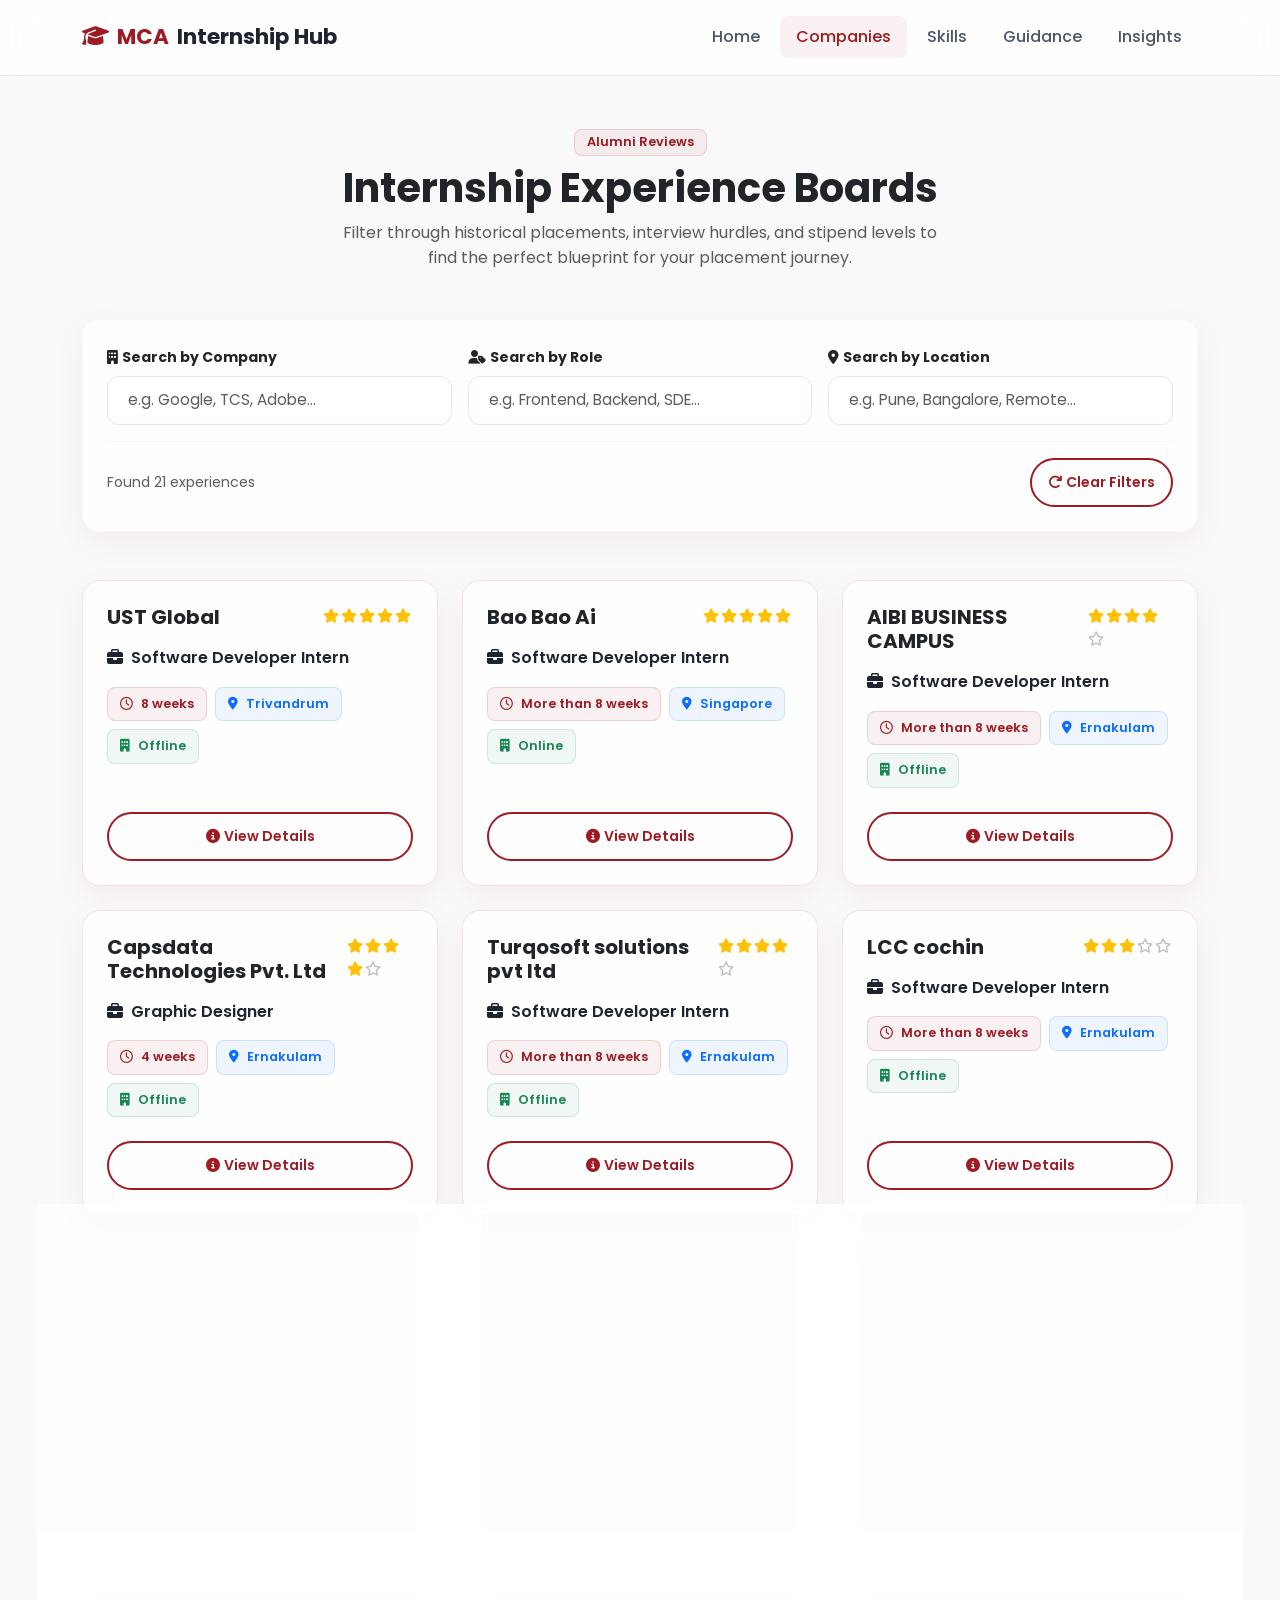
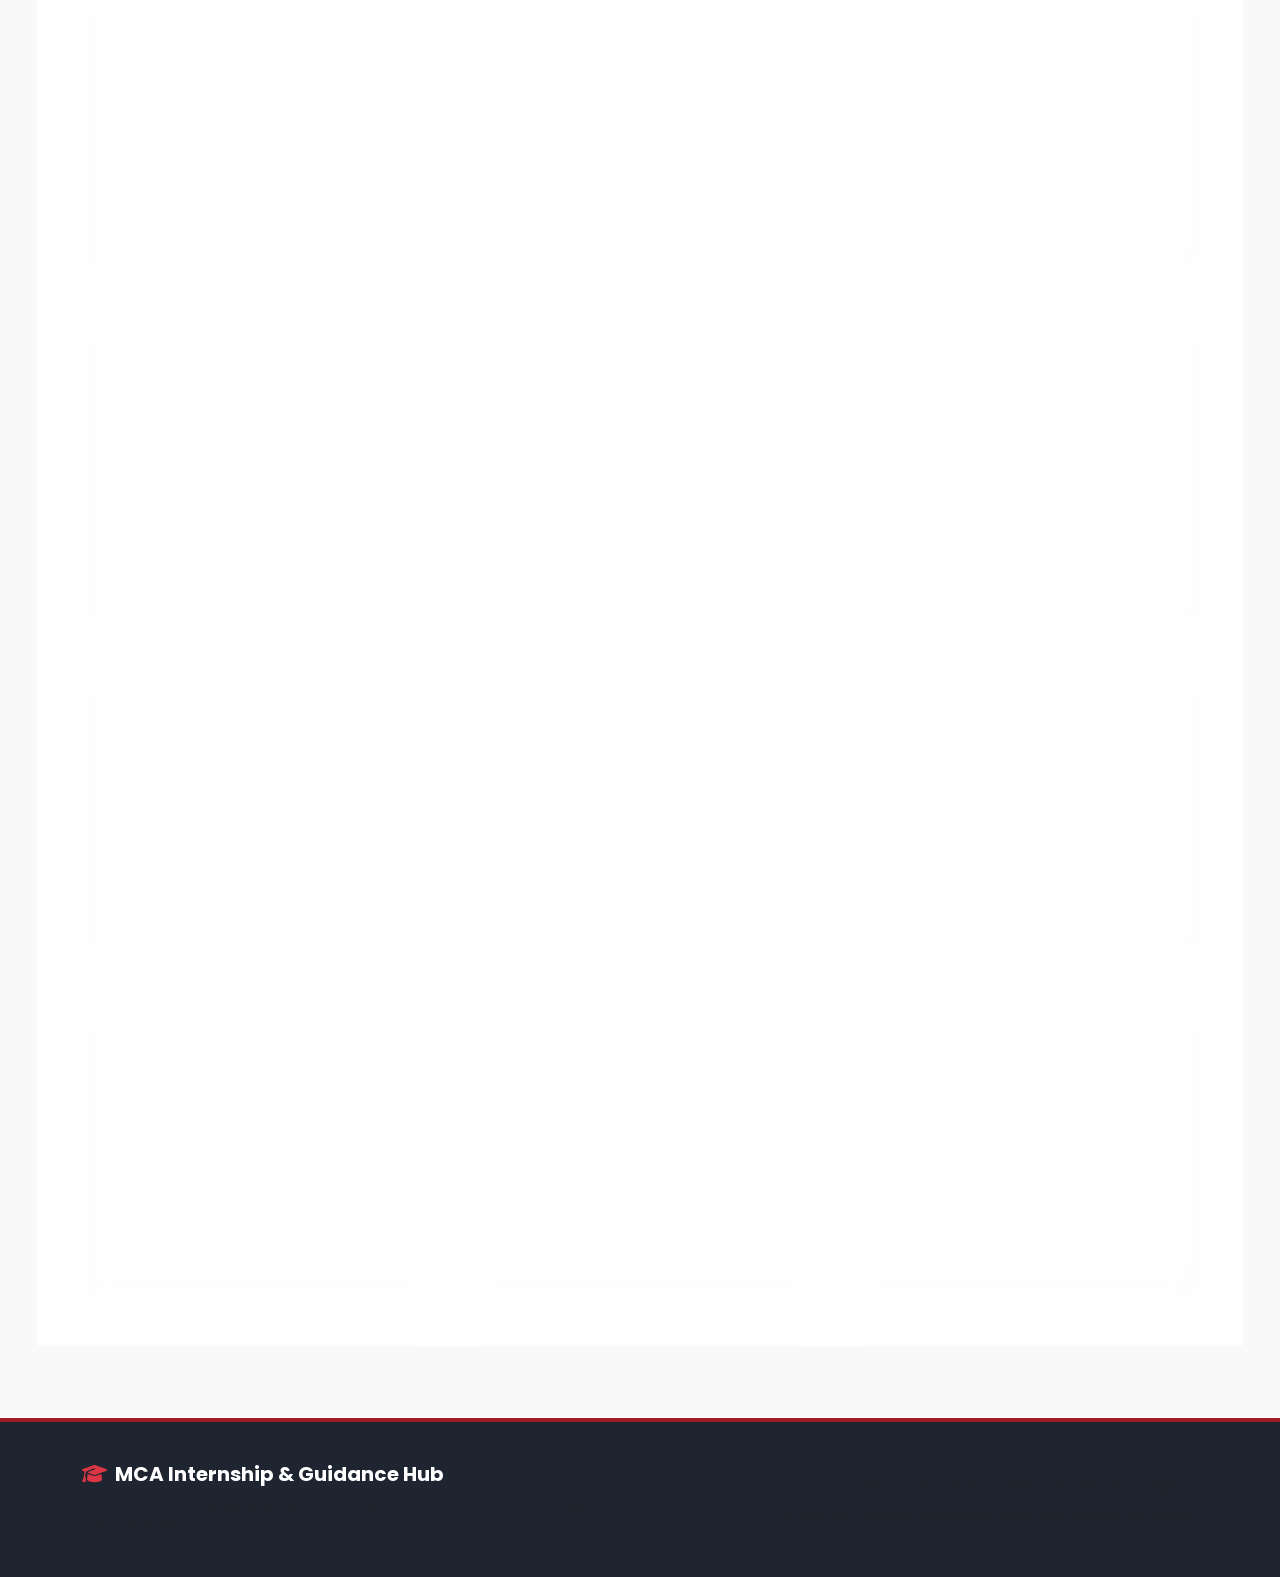
==== companies.html @ e1e51c61 "Initial commit" ====
<!DOCTYPE html>
<html lang="en">
<head>
  <meta charset="UTF-8">
  <meta name="viewport" content="width=device-width, initial-scale=1.0">
  <title>Explore Experiences - MCA Internship Hub</title>
  
  <!-- Fonts & Icons -->
  <link rel="stylesheet" href="https://cdnjs.cloudflare.com/ajax/libs/font-awesome/6.4.0/css/all.min.css">
  
  <!-- Bootstrap 5 CSS -->
  <link href="https://cdn.jsdelivr.net/npm/bootstrap@5.3.0/dist/css/bootstrap.min.css" rel="stylesheet">
  
  <!-- Premium Custom CSS -->
  <link rel="stylesheet" href="css/style.css">
</head>
<body>

  <!-- Loading Animation Overlay -->
  <div id="page-loader" class="page-loader">
    <div class="spinner-crimson" role="status"></div>
  </div>

  <!-- Shared Dynamic Header Navbar -->
  <header id="navbar-container"></header>

  <!-- Main Content Area -->
  <main class="py-5" style="margin-top: 80px;">
    <div class="container">
      
      <!-- Top Title Bar -->
      <div class="text-center mb-5">
        <span class="badge badge-custom badge-crimson mb-2">Alumni Reviews</span>
        <h1 class="fw-bold text-dark">Internship Experience Boards</h1>
        <p class="text-muted mx-auto" style="max-width: 600px;">
          Filter through historical placements, interview hurdles, and stipend levels to find the perfect blueprint for your placement journey.
        </p>
      </div>

      <!-- Search & Filter Console -->
      <div class="glass-card p-4 mb-5 border-light">
        <div class="row g-3">
          <!-- Company Name Search -->
          <div class="col-md-4">
            <label class="form-label small fw-bold text-dark" for="search-company">
              <i class="fas fa-building text-crimson me-1"></i>Search by Company
            </label>
            <input type="text" id="search-company" class="form-control search-control" placeholder="e.g. Google, TCS, Adobe...">
          </div>
          <!-- Role Search -->
          <div class="col-md-4">
            <label class="form-label small fw-bold text-dark" for="search-role">
              <i class="fas fa-user-tag text-crimson me-1"></i>Search by Role
            </label>
            <input type="text" id="search-role" class="form-control search-control" placeholder="e.g. Frontend, Backend, SDE...">
          </div>
          <!-- Location Search -->
          <div class="col-md-4">
            <label class="form-label small fw-bold text-dark" for="search-location">
              <i class="fas fa-map-marker-alt text-crimson me-1"></i>Search by Location
            </label>
            <input type="text" id="search-location" class="form-control search-control" placeholder="e.g. Pune, Bangalore, Remote...">
          </div>
        </div>
        <div class="d-flex justify-content-between align-items-center mt-3 pt-3 border-top border-light">
          <span class="small text-muted" id="results-counter">Found 0 experiences</span>
          <button class="btn btn-crimson-outline btn-sm rounded-pill px-3" id="btn-reset-filters">
            <i class="fas fa-redo me-1"></i>Clear Filters
          </button>
        </div>
      </div>

      <!-- Experiences Grid Container -->
      <div class="row g-4" id="companies-deck-container">
        <!-- Dynamically populated cards by js/companies.js -->
        <div class="col-12 text-center py-5" id="loader-placeholder">
          <div class="spinner-border text-danger" role="status">
            <span class="visually-hidden">Loading data...</span>
          </div>
        </div>
      </div>

    </div>
  </main>

  <!-- Shared Dynamic Footer -->
  <footer id="footer-container"></footer>

  <!-- Bootstrap 5 JS -->
  <script src="https://cdn.jsdelivr.net/npm/bootstrap@5.3.0/dist/js/bootstrap.bundle.min.js"></script>
  
  <!-- Offline Database Fallback -->
  <script src="data/internships.js"></script>
  
  <!-- Global Core Application Code -->
  <script src="js/app.js"></script>
  
  <!-- Page Specific Execution Script -->
  <script src="js/companies.js"></script>
</body>
</html>
---- css/style.css ----
@import url('https://fonts.googleapis.com/css2?family=Poppins:wght@300;400;500;600;700;800&display=swap');

:root {
  /* Color Palette Variables */
  --primary-red: #9e1b23; /* Deep Crimson */
  --primary-red-hover: #7d1218;
  --primary-red-light: rgba(158, 27, 35, 0.06);
  --primary-red-glow: rgba(158, 27, 35, 0.15);
  --primary-red-glow-strong: rgba(158, 27, 35, 0.25);
  --bg-light: #faf9f9;
  --bg-white: #ffffff;
  --card-bg: rgba(255, 255, 255, 0.75);
  --card-bg-solid: #ffffff;
  --border-light: rgba(158, 27, 35, 0.12);
  --border-focus: rgba(158, 27, 35, 0.4);
  --text-dark: #1e2530;
  --text-medium: #4a5568;
  --text-light: #718096;
  --text-white: #ffffff;
  --gold-star: #ffc107;
  
  /* Layout Variables */
  --font-sans: 'Poppins', sans-serif;
  --shadow-sm: 0 4px 12px rgba(30, 37, 48, 0.03);
  --shadow-md: 0 10px 30px rgba(158, 27, 35, 0.06);
  --shadow-lg: 0 20px 40px rgba(158, 27, 35, 0.1);
  --shadow-glow: 0 15px 35px rgba(158, 27, 35, 0.15);
  
  /* Transition Variables */
  --transition-smooth: all 0.4s cubic-bezier(0.16, 1, 0.3, 1);
  --transition-fast: all 0.2s ease;
}

/* Global Adjustments */
body {
  font-family: var(--font-sans);
  background-color: var(--bg-light);
  color: var(--text-dark);
  overflow-x: hidden;
  line-height: 1.6;
}

/* Custom Scrollbar */
::-webkit-scrollbar {
  width: 8px;
}
::-webkit-scrollbar-track {
  background: #f1f1f1;
}
::-webkit-scrollbar-thumb {
  background: var(--border-focus);
  border-radius: 10px;
}
::-webkit-scrollbar-thumb:hover {
  background: var(--primary-red);
}

/* Glassmorphism Card System */
.glass-card {
  background: var(--card-bg);
  backdrop-filter: blur(12px);
  -webkit-backdrop-filter: blur(12px);
  border: 1px solid var(--border-light);
  box-shadow: var(--shadow-md);
  border-radius: 18px;
  transition: var(--transition-smooth);
}
.glass-card:hover {
  transform: translateY(-8px);
  border-color: rgba(158, 27, 35, 0.3);
  box-shadow: var(--shadow-glow);
}

/* Solid White Cards (Alternative for very dense text grids) */
.solid-card {
  background: var(--bg-white);
  border: 1px solid rgba(0, 0, 0, 0.05);
  box-shadow: var(--shadow-sm);
  border-radius: 16px;
  transition: var(--transition-smooth);
}
.solid-card:hover {
  transform: translateY(-6px);
  box-shadow: var(--shadow-md);
}

/* Header & Navigation */
.navbar-custom {
  background: rgba(255, 255, 255, 0.85) !important;
  backdrop-filter: blur(16px);
  -webkit-backdrop-filter: blur(16px);
  border-bottom: 1px solid var(--border-light);
  padding: 15px 0;
  transition: var(--transition-fast);
}
.navbar-custom.navbar-scrolled {
  padding: 10px 0;
  box-shadow: 0 4px 20px rgba(0, 0, 0, 0.05);
}
.navbar-custom .navbar-brand {
  font-weight: 700;
  font-size: 1.35rem;
  color: var(--primary-red) !important;
  display: flex;
  align-items: center;
  gap: 8px;
}
.navbar-custom .navbar-brand span {
  color: var(--text-dark);
}
.navbar-custom .nav-link {
  font-weight: 500;
  color: var(--text-medium) !important;
  padding: 8px 16px !important;
  border-radius: 8px;
  transition: var(--transition-fast);
}
.navbar-custom .nav-link:hover, 
.navbar-custom .nav-link.active {
  color: var(--primary-red) !important;
  background-color: var(--primary-red-light);
}

/* Hero Section */
.hero-section {
  padding: 120px 0 80px;
  background: linear-gradient(135deg, rgba(255, 255, 255, 0.9) 0%, rgba(250, 249, 249, 0.95) 100%), 
              radial-gradient(circle at 80% 20%, rgba(158, 27, 35, 0.08) 0%, transparent 40%),
              radial-gradient(circle at 20% 80%, rgba(158, 27, 35, 0.04) 0%, transparent 40%);
  position: relative;
  overflow: hidden;
}
.hero-title {
  font-weight: 800;
  font-size: 3.5rem;
  line-height: 1.2;
  color: var(--text-dark);
}
.hero-title span {
  background: linear-gradient(135deg, var(--primary-red) 0%, #b82d36 100%);
  -webkit-background-clip: text;
  -webkit-text-fill-color: transparent;
}
.hero-subtitle {
  font-weight: 400;
  font-size: 1.2rem;
  color: var(--text-medium);
  max-width: 600px;
}

/* Custom Premium Buttons */
.btn-crimson {
  background: linear-gradient(135deg, var(--primary-red) 0%, #b82d36 100%);
  color: var(--text-white) !important;
  font-weight: 600;
  padding: 12px 30px;
  border-radius: 30px;
  border: none;
  box-shadow: 0 4px 15px rgba(158, 27, 35, 0.2);
  transition: var(--transition-smooth);
}
.btn-crimson:hover {
  transform: translateY(-3px);
  box-shadow: 0 8px 25px rgba(158, 27, 35, 0.4);
}
.btn-crimson-outline {
  background: transparent;
  color: var(--primary-red) !important;
  font-weight: 600;
  padding: 12px 30px;
  border-radius: 30px;
  border: 2px solid var(--primary-red);
  transition: var(--transition-smooth);
}
.btn-crimson-outline:hover {
  background-color: var(--primary-red);
  color: var(--text-white) !important;
  transform: translateY(-3px);
  box-shadow: 0 8px 25px rgba(158, 27, 35, 0.2);
}

/* Dynamic Interactive Badges */
.badge-custom {
  font-weight: 600;
  padding: 6px 12px;
  border-radius: 8px;
  font-size: 0.8rem;
  display: inline-flex;
  align-items: center;
  gap: 4px;
}
.badge-crimson {
  background-color: var(--primary-red-light);
  color: var(--primary-red);
  border: 1px solid rgba(158, 27, 35, 0.15);
}
.badge-dark {
  background-color: rgba(30, 37, 48, 0.05);
  color: var(--text-dark);
}
.badge-location {
  background-color: rgba(13, 110, 253, 0.06);
  color: #0d6efd;
  border: 1px solid rgba(13, 110, 253, 0.15);
}
.badge-type {
  background-color: rgba(25, 135, 84, 0.06);
  color: #198754;
  border: 1px solid rgba(25, 135, 84, 0.15);
}

/* Statistics Dashboard Grid */
.stat-box {
  padding: 25px;
  text-align: center;
  border-left: 4px solid var(--primary-red);
}
.stat-number {
  font-size: 2.5rem;
  font-weight: 800;
  color: var(--primary-red);
  line-height: 1;
  margin-bottom: 5px;
}
.stat-label {
  font-size: 0.9rem;
  font-weight: 500;
  color: var(--text-medium);
  text-transform: uppercase;
  letter-spacing: 0.5px;
}

/* Dynamic Star Rating Utility */
.rating-stars {
  color: var(--gold-star);
  font-size: 0.9rem;
  letter-spacing: 2px;
}

/* Wisdom/Advice Slider Styles */
.wisdom-card {
  padding: 40px;
  position: relative;
  overflow: hidden;
}
.wisdom-card::before {
  content: '“';
  position: absolute;
  top: -20px;
  left: 20px;
  font-size: 8rem;
  color: rgba(158, 27, 35, 0.06);
  font-family: Georgia, serif;
  line-height: 1;
}
.wisdom-text {
  font-size: 1.15rem;
  font-style: italic;
  color: var(--text-medium);
  margin-bottom: 20px;
  position: relative;
  z-index: 1;
}
.wisdom-author {
  font-weight: 700;
  color: var(--primary-red);
}
.wisdom-meta {
  font-size: 0.85rem;
  color: var(--text-light);
}

/* Filter controls on dashboard/pages */
.search-control {
  border: 1.5px solid var(--border-light);
  border-radius: 12px;
  padding: 12px 20px;
  font-size: 0.95rem;
  transition: var(--transition-fast);
}
.search-control:focus {
  border-color: var(--primary-red);
  box-shadow: 0 0 0 4px var(--primary-red-glow);
  outline: none;
}

/* Skill exploration nodes */
.skill-card {
  background: var(--bg-white);
  border: 1px solid var(--border-light);
  border-radius: 14px;
  padding: 18px;
  text-align: center;
  cursor: pointer;
  transition: var(--transition-smooth);
}
.skill-card:hover, .skill-card.active {
  background: linear-gradient(135deg, var(--primary-red) 0%, #b82d36 100%);
  border-color: transparent;
  transform: translateY(-5px);
  box-shadow: 0 8px 25px rgba(158, 27, 35, 0.25);
}
.skill-card:hover .skill-name, .skill-card.active .skill-name {
  color: var(--text-white);
}
.skill-card:hover .skill-count, .skill-card.active .skill-count {
  background-color: rgba(255, 255, 255, 0.2);
  color: var(--text-white);
}
.skill-name {
  font-weight: 600;
  font-size: 1rem;
  color: var(--text-dark);
  transition: var(--transition-fast);
}
.skill-count {
  background-color: var(--primary-red-light);
  color: var(--primary-red);
  font-size: 0.8rem;
  font-weight: 700;
  padding: 4px 8px;
  border-radius: 6px;
  display: inline-block;
  margin-top: 8px;
  transition: var(--transition-fast);
}

/* Mentor Profile Cards */
.mentor-card {
  padding: 30px;
  position: relative;
}
.mentor-card .pulse-badge {
  position: absolute;
  top: 20px;
  right: 20px;
  background-color: #198754;
  color: white;
  font-size: 0.75rem;
  font-weight: 600;
  padding: 4px 8px;
  border-radius: 20px;
  display: flex;
  align-items: center;
  gap: 6px;
}
.mentor-card .pulse-badge::before {
  content: '';
  display: inline-block;
  width: 8px;
  height: 8px;
  border-radius: 50%;
  background-color: white;
  animation: pulse-dot 1.5s infinite;
}
@keyframes pulse-dot {
  0% { transform: scale(0.95); opacity: 0.5; }
  50% { transform: scale(1.2); opacity: 1; }
  100% { transform: scale(0.95); opacity: 0.5; }
}

/* Company details subcomponents */
.details-header {
  padding: 50px 0;
  background: linear-gradient(135deg, rgba(158, 27, 35, 0.05) 0%, rgba(255, 255, 255, 0.95) 100%);
  border-bottom: 1px solid var(--border-light);
  border-radius: 20px;
  margin-bottom: 40px;
}
.details-section-title {
  font-weight: 700;
  color: var(--text-dark);
  border-bottom: 2px solid var(--border-light);
  padding-bottom: 10px;
  margin-bottom: 20px;
  display: flex;
  align-items: center;
  gap: 10px;
}
.details-section-title i {
  color: var(--primary-red);
}

/* Process Timeline */
.timeline-process {
  border-left: 2px dashed rgba(158, 27, 35, 0.25);
  margin-left: 15px;
  padding-left: 25px;
  position: relative;
}
.timeline-step {
  position: relative;
  margin-bottom: 30px;
}
.timeline-step:last-child {
  margin-bottom: 0;
}
.timeline-step::before {
  content: '';
  width: 14px;
  height: 14px;
  background: var(--primary-red);
  border: 3px solid var(--bg-light);
  border-radius: 50%;
  position: absolute;
  left: -33px;
  top: 5px;
}

/* Loader Styles */
.page-loader {
  position: fixed;
  top: 0;
  left: 0;
  width: 100vw;
  height: 100vh;
  background-color: var(--bg-light);
  z-index: 9999;
  display: flex;
  justify-content: center;
  align-items: center;
  transition: opacity 0.5s ease, visibility 0.5s ease;
}
.page-loader.fade-out {
  opacity: 0;
  visibility: hidden;
}
.spinner-crimson {
  width: 50px;
  height: 50px;
  border: 4px solid var(--border-light);
  border-top-color: var(--primary-red);
  border-radius: 50%;
  animation: spinner-rotation 0.8s linear infinite;
}
@keyframes spinner-rotation {
  0% { transform: rotate(0deg); }
  100% { transform: rotate(360deg); }
}

/* Footer Section */
.footer-custom {
  background-color: var(--text-dark);
  color: rgba(255, 255, 255, 0.7);
  padding: 40px 0;
  margin-top: 80px;
  border-top: 4px solid var(--primary-red);
  font-size: 0.95rem;
}
.footer-custom a {
  color: var(--text-white);
  text-decoration: none;
  transition: var(--transition-fast);
}
.footer-custom a:hover {
  color: var(--primary-red);
}

/* Responsive Overrides */
@media (max-width: 991.98px) {
  .hero-title {
    font-size: 2.75rem;
  }
}
@media (max-width: 767.98px) {
  .hero-title {
    font-size: 2.25rem;
  }
  .hero-section {
    padding: 100px 0 50px;
  }
  .stat-box {
    border-left: none;
    border-bottom: 3px solid var(--primary-red);
    padding: 15px 5px;
  }
}

/* Custom Premium Modal / Popup */
.custom-modal-overlay {
  position: fixed;
  top: 0;
  left: 0;
  width: 100%;
  height: 100%;
  background: rgba(30, 37, 48, 0.4);
  backdrop-filter: blur(8px);
  -webkit-backdrop-filter: blur(8px);
  display: flex;
  justify-content: center;
  align-items: center;
  z-index: 10000;
  opacity: 0;
  pointer-events: none;
  transition: opacity 0.3s ease;
}

.custom-modal-overlay.show {
  opacity: 1;
  pointer-events: auto;
}

.custom-modal-card {
  background: rgba(255, 255, 255, 0.85);
  backdrop-filter: blur(20px);
  -webkit-backdrop-filter: blur(20px);
  border: 1px solid rgba(255, 255, 255, 0.4);
  box-shadow: 0 20px 50px rgba(158, 27, 35, 0.15);
  border-radius: 24px;
  width: 90%;
  max-width: 500px;
  padding: 30px;
  transform: scale(0.9) translateY(20px);
  transition: transform 0.4s cubic-bezier(0.16, 1, 0.3, 1);
  position: relative;
  overflow: hidden;
}

.custom-modal-overlay.show .custom-modal-card {
  transform: scale(1) translateY(0);
}

.custom-modal-close-btn {
  position: absolute;
  top: 20px;
  right: 20px;
  background: rgba(158, 27, 35, 0.08);
  border: none;
  width: 36px;
  height: 36px;
  border-radius: 50%;
  color: var(--primary-red);
  display: flex;
  align-items: center;
  justify-content: center;
  cursor: pointer;
  transition: var(--transition-fast);
}

.custom-modal-close-btn:hover {
  background: var(--primary-red);
  color: var(--text-white);
  transform: rotate(90deg);
}

.custom-email-box {
  background: var(--bg-white);
  border: 1px solid var(--border-light);
  border-radius: 12px;
  padding: 15px;
  display: flex;
  align-items: center;
  justify-content: space-between;
  margin-top: 20px;
  margin-bottom: 20px;
  box-shadow: var(--shadow-sm);
}

.custom-email-text {
  font-weight: 600;
  color: var(--text-dark);
  font-size: 1.05rem;
  word-break: break-all;
}

.custom-copy-btn {
  background: var(--primary-red-light);
  border: 1px solid rgba(158, 27, 35, 0.15);
  color: var(--primary-red);
  padding: 8px 16px;
  border-radius: 8px;
  font-weight: 600;
  font-size: 0.85rem;
  cursor: pointer;
  transition: var(--transition-fast);
  display: flex;
  align-items: center;
  gap: 6px;
}

.custom-copy-btn:hover {
  background: var(--primary-red);
  color: var(--text-white);
}

.custom-copy-btn.copied {
  background: #198754;
  border-color: #198754;
  color: var(--text-white);
}
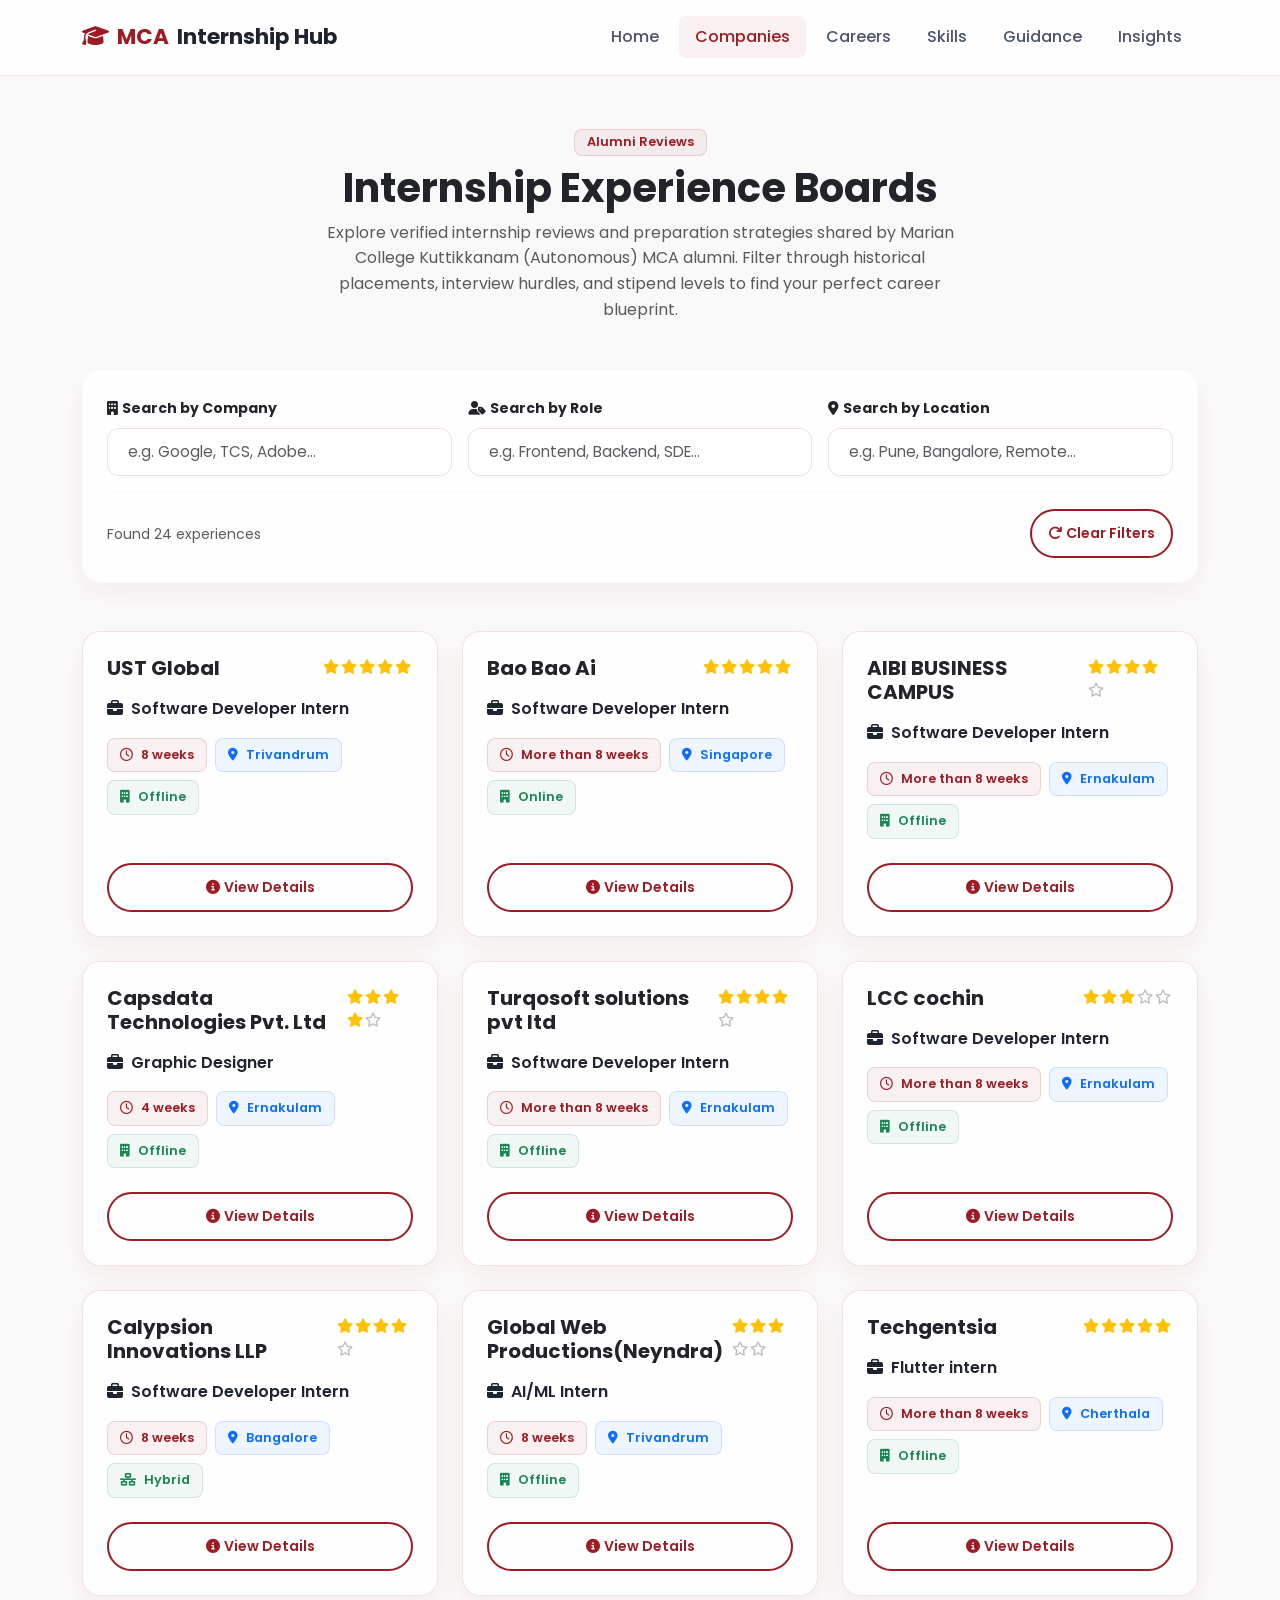
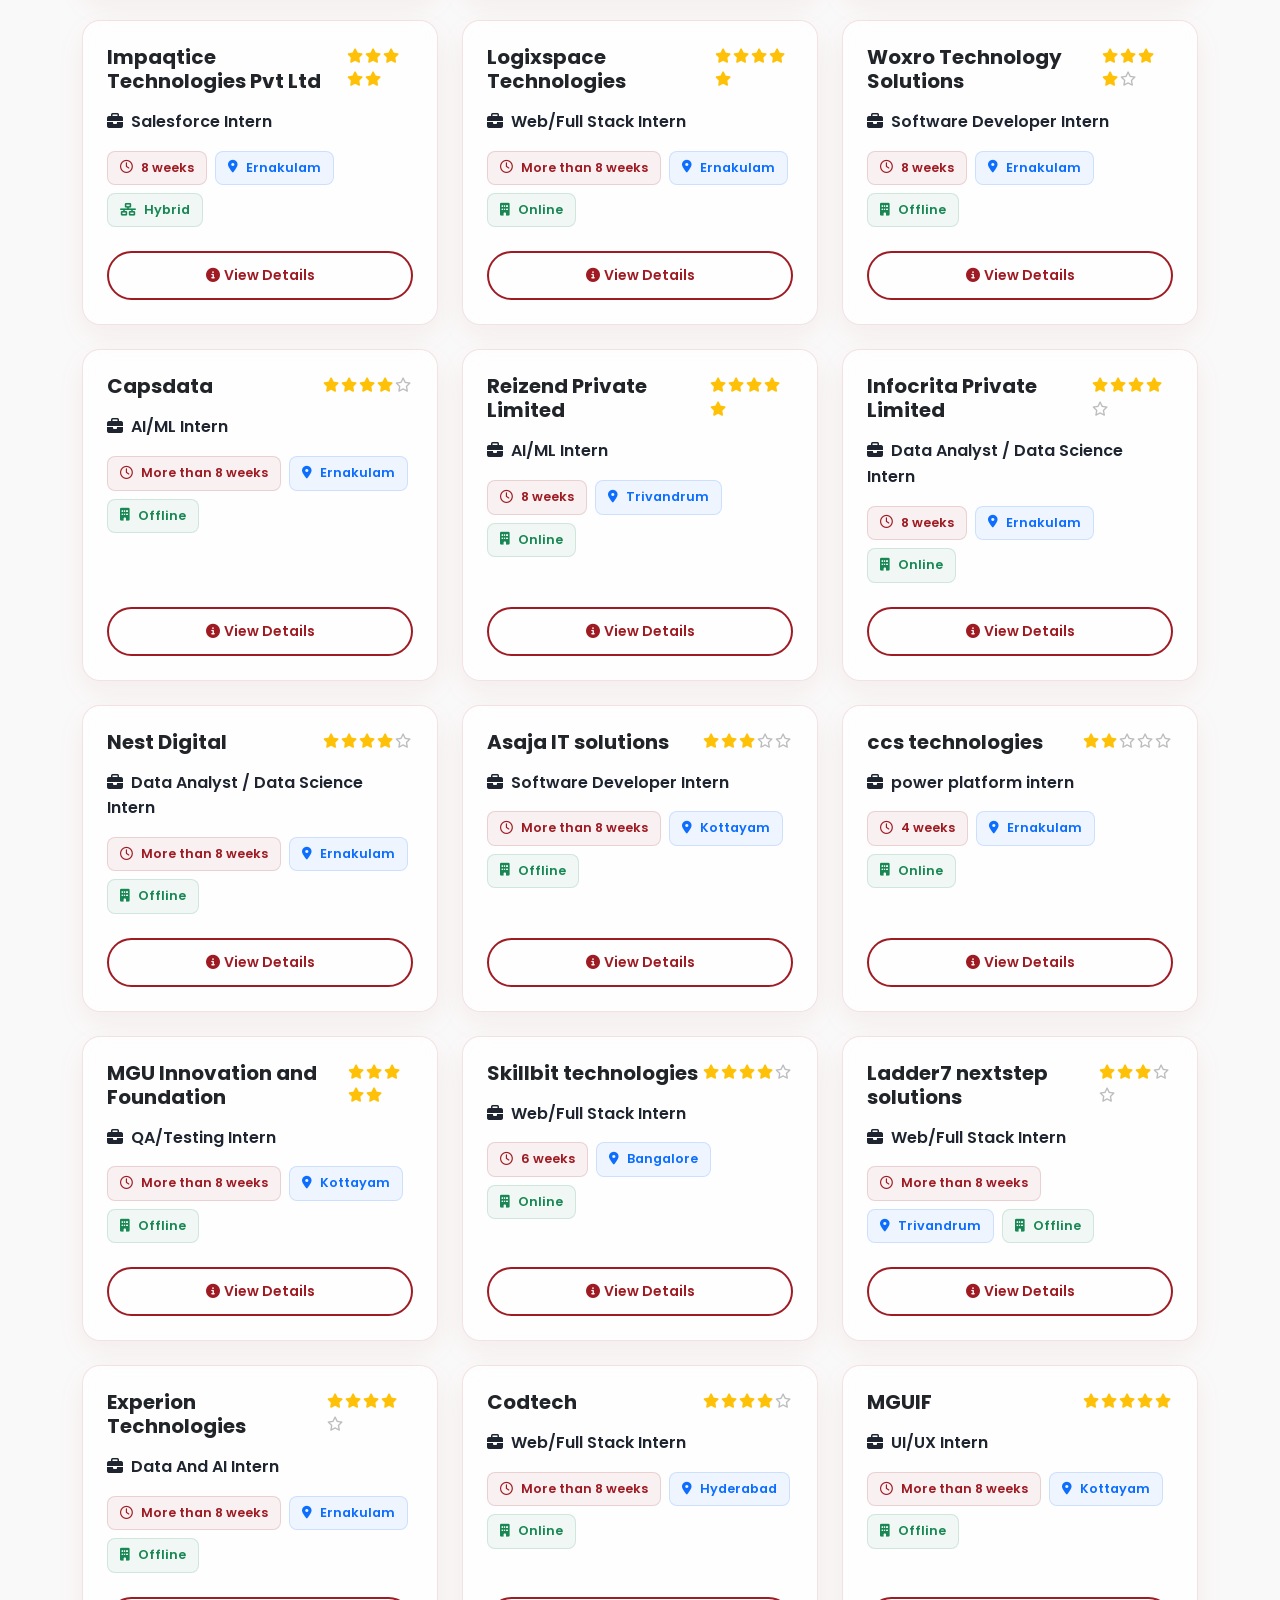
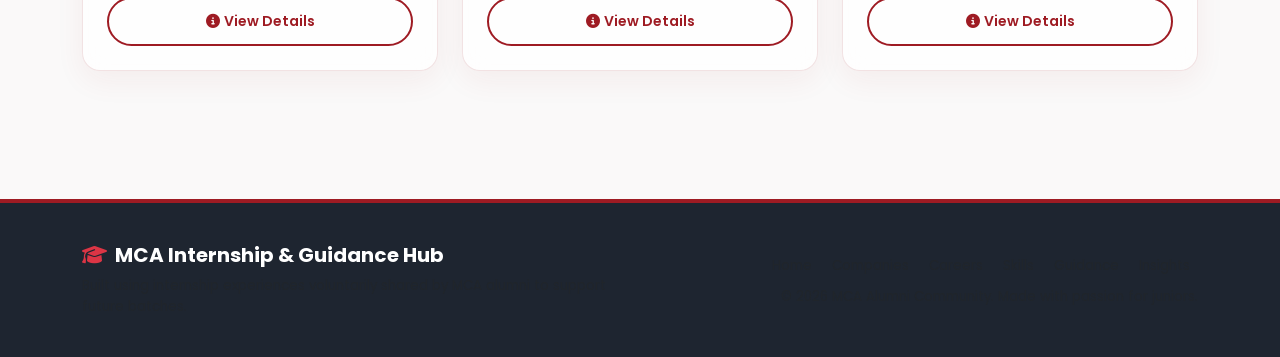
==== commit 40c3590e: "Updated internship portal pages and features" ====
--- a/companies.html
+++ b/companies.html
@@ -32,8 +32,8 @@
       <div class="text-center mb-5">
         <span class="badge badge-custom badge-crimson mb-2">Alumni Reviews</span>
         <h1 class="fw-bold text-dark">Internship Experience Boards</h1>
-        <p class="text-muted mx-auto" style="max-width: 600px;">
-          Filter through historical placements, interview hurdles, and stipend levels to find the perfect blueprint for your placement journey.
+        <p class="text-muted mx-auto" style="max-width: 650px;">
+          Explore verified internship reviews and preparation strategies shared by Marian College Kuttikkanam (Autonomous) MCA alumni. Filter through historical placements, interview hurdles, and stipend levels to find your perfect career blueprint.
         </p>
       </div>
 
